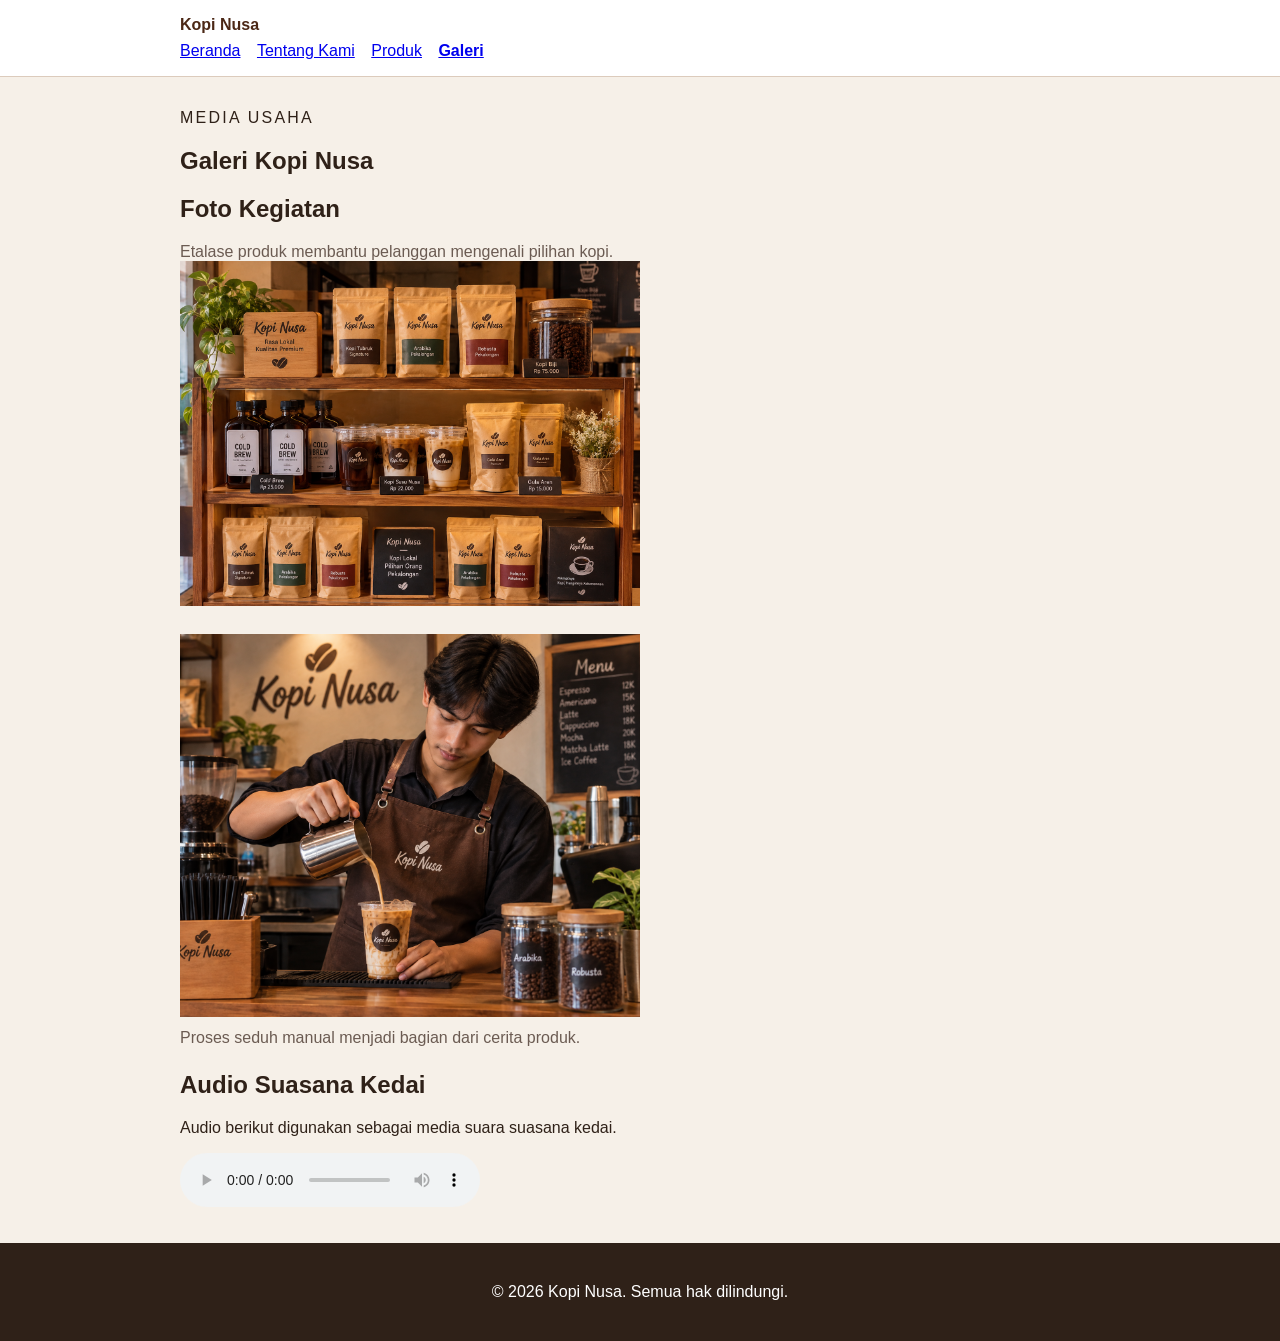
==== galeri.html @ 68a5e64d "feat: tambah media dan tabel katalog" ====
<!doctype html>
<html lang="id">
<head>
    <meta charset="utf-8">
    <meta name="viewport" content="width=device-width, initial-scale=1">
    <title>Galeri Kopi Nusa</title>
    <link rel="stylesheet" href="css/style.css">
</head>
<body>
<a class="skip-link" href="#konten">Lewati ke konten utama</a>
<header class="site-header">
    <nav class="nav" aria-label="Navigasi utama">
        <a class="brand" href="index.html">Kopi Nusa</a>
        <ul>
            <li><a href="index.html">Beranda</a></li>
            <li><a href="tentang.html">Tentang Kami</a></li>
            <li><a href="produk.html">Produk</a></li>
            <li><a aria-current="page" href="galeri.html">Galeri</a></li>
        </ul>
    </nav>
</header>
<main id="konten" class="page">
    <section>
        <p class="eyebrow">MEDIA USAHA</p>
        <h1>Galeri Kopi Nusa</h1>
        <h2>Foto Kegiatan</h2>
        <figure>
            <figcaption>Etalase produk membantu pelanggan mengenali pilihan kopi.</figcaption>
            <img src="assets/images/etalase-kopi.png" alt="Etalase Kopi Nusa berisi kemasan kopi">
        </figure>
        <figure>
            <img src="assets/images/proses-seduh.png" alt="Barista menuang air pada dripper kopi">
            <figcaption>Proses seduh manual menjadi bagian dari cerita produk.</figcaption>
        </figure>
    </section>
    <section>
        <h2>Audio Suasana Kedai</h2>
        <p id="audio-note">Audio berikut digunakan sebagai media suara suasana kedai.</p>
        <audio controls aria-describedby="audio-note">
            <source src="assets/audio/suasana-kedai.mp4" type="audio/mpeg">
            Browser Anda tidak mendukung pemutar audio.
        </audio>
    </section>
</main>
<footer class="site-footer">
    <p>&copy; 2026 Kopi Nusa. Semua hak dilindungi.</p>
</footer>
</body>
</html>
---- css/style.css ----
body {
    margin: 0;
    color: #2f2118;
    background: #f6f0e8;
    font-family: Arial, sans-serif;
}

.page {
    max-width: 920px;
    margin: 0 auto;
    padding: 32px 20px;
}

.hero {
    position: relative;
    min-height: 200px;
    padding: 36px;
    padding-right: 430px;
    color: white;
    background: #6f3b1f;
    border-radius: 24px;
}

.hero img {
    position: absolute;
    top: 50%;
    right: 36px;
    width: 290px;
    max-width: 38%;
    height: auto;
    transform: translateY(-50%);
    pointer-events: none;
}

.eyebrow {
    margin: 0 0 8px;
    letter-spacing: 0.14em;
    text-transform: uppercase;
}



.products {
    padding-left: 1.2rem;
}

button {
    position: relative; 
    z-index: 2;
    padding: 12px 18px;
    color:#2f2118;
    font-weight: 700;
    cursor: pointer;
    background: #ffd166;
    border: 0;
    border-radius: 999px;
}

.promo-text {
    display: none;
    margin-top: 15px;
    padding: 15px 20px;
    background: #ffd166;
    color: #2f2118;
    border-radius: 12px;
    font-weight: bold;
}

.skip-link { 
    position: absolute; left: -9999px; 
    padding: 8px 12px; color: white;
    background: #2f2118; 
}
.skip-link:focus {
    top: 8px;
    left: 8px;
}
.site-header {
    padding: 16px 20px; 
    background:white; 
    border-bottom: 
    1px solid #dccbbc; 
}
.nav { 
    max-width: 920px; 
    margin: 0 auto; 
}
.brand {
    display: inline-block;
    margin-bottom: 8px;
    color: #4b2715;
    font-weight: 800;
    text-decoration: none;
}

.nav ul {
    padding: 0;
    margin: 0;
    list-style: none;
}

.nav li {
    display: inline-block;
    margin-right: 12px;
}

.nav a[aria-current="page"] {
    font-weight: 800;
}

a:focus-visible {
    outline: 3px solid #2563eb;
    outline-offset: 3px;
}

button:focus-visible {
    outline: 3px solid #2563eb;
    outline-offset: 3px;
}

.site-footer {
    padding: 24px 20px;
    color: white;
    text-align: center;
    background: #2f2118;
}

img {
    max-width: 50%;
    height: auto;
}

figure {
    margin: 0 0 24px;
}

figcaption {
    margin-top: 8px;
    color: #6b5b52;
}

table {
    width: 100%;
    border-collapse: collapse;
    margin-top: 12px;
}

caption {
    margin-bottom: 8px;
    font-weight: 700;
    text-align: left;
}

th {
    padding: 10px;
    text-align: left;
    border: 1px solid #dccbbc;
}

td {
    padding: 10px;
    text-align: left;
    border: 1px solid #dccbbc;
}
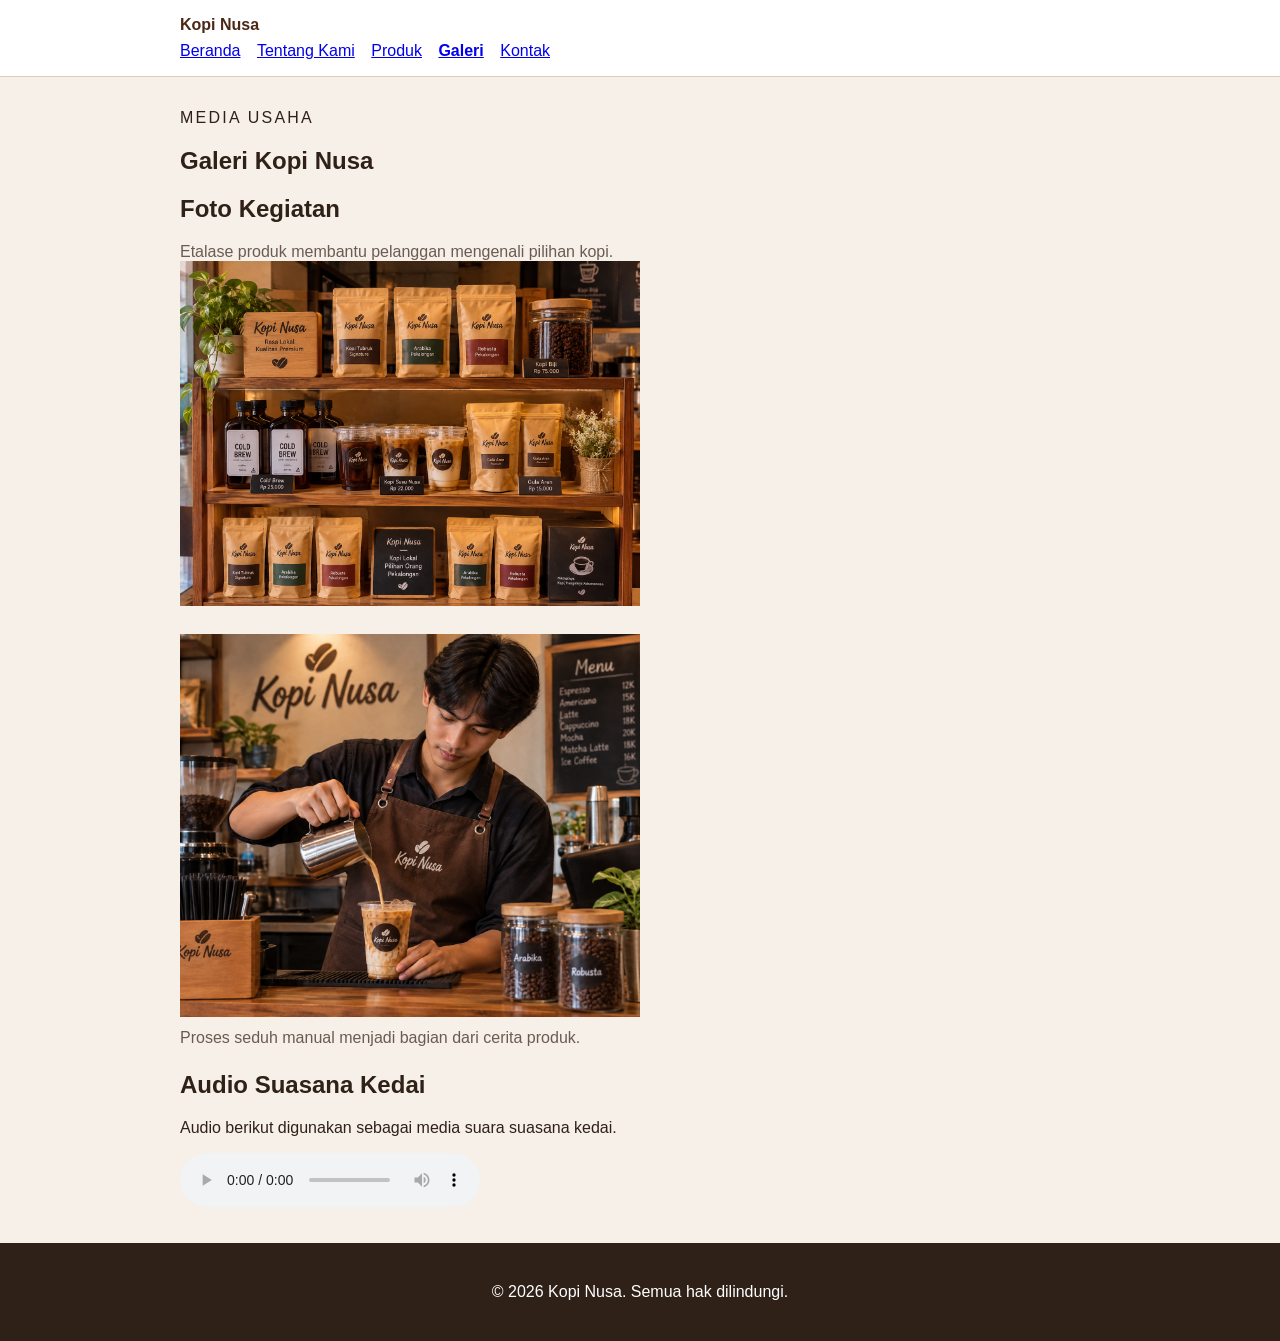
==== commit 6faa7c82: "feat: tambah form kontak aksesibel dan preview" ====
--- a/galeri.html
+++ b/galeri.html
@@ -16,6 +16,7 @@
             <li><a href="tentang.html">Tentang Kami</a></li>
             <li><a href="produk.html">Produk</a></li>
             <li><a aria-current="page" href="galeri.html">Galeri</a></li>
+            <li><a href="kontak.html">Kontak</a></li>
         </ul>
     </nav>
 </header>
@@ -37,7 +38,7 @@
         <h2>Audio Suasana Kedai</h2>
         <p id="audio-note">Audio berikut digunakan sebagai media suara suasana kedai.</p>
         <audio controls aria-describedby="audio-note">
-            <source src="assets/audio/suasana-kedai.mp4" type="audio/mpeg">
+            <source src="assets/audio/suasana-kedai.mp4" type="audio/mp4">
             Browser Anda tidak mendukung pemutar audio.
         </audio>
     </section>
--- a/css/style.css
+++ b/css/style.css
@@ -161,4 +161,20 @@
     padding: 10px;
     text-align: left;
     border: 1px solid #dccbbc;
+}.field { 
+    margin-bottom: 
+    16px; 
+}
+.field label { 
+    display: block; 
+    margin-bottom: 6px; 
+}
+fieldset { 
+    margin: 0 0 16px; 
+}
+#preview-form { 
+    padding: 16px; 
+    white-space: pre-wrap; 
+    background: white; 
+    border: 1px solid #ccc;
 }
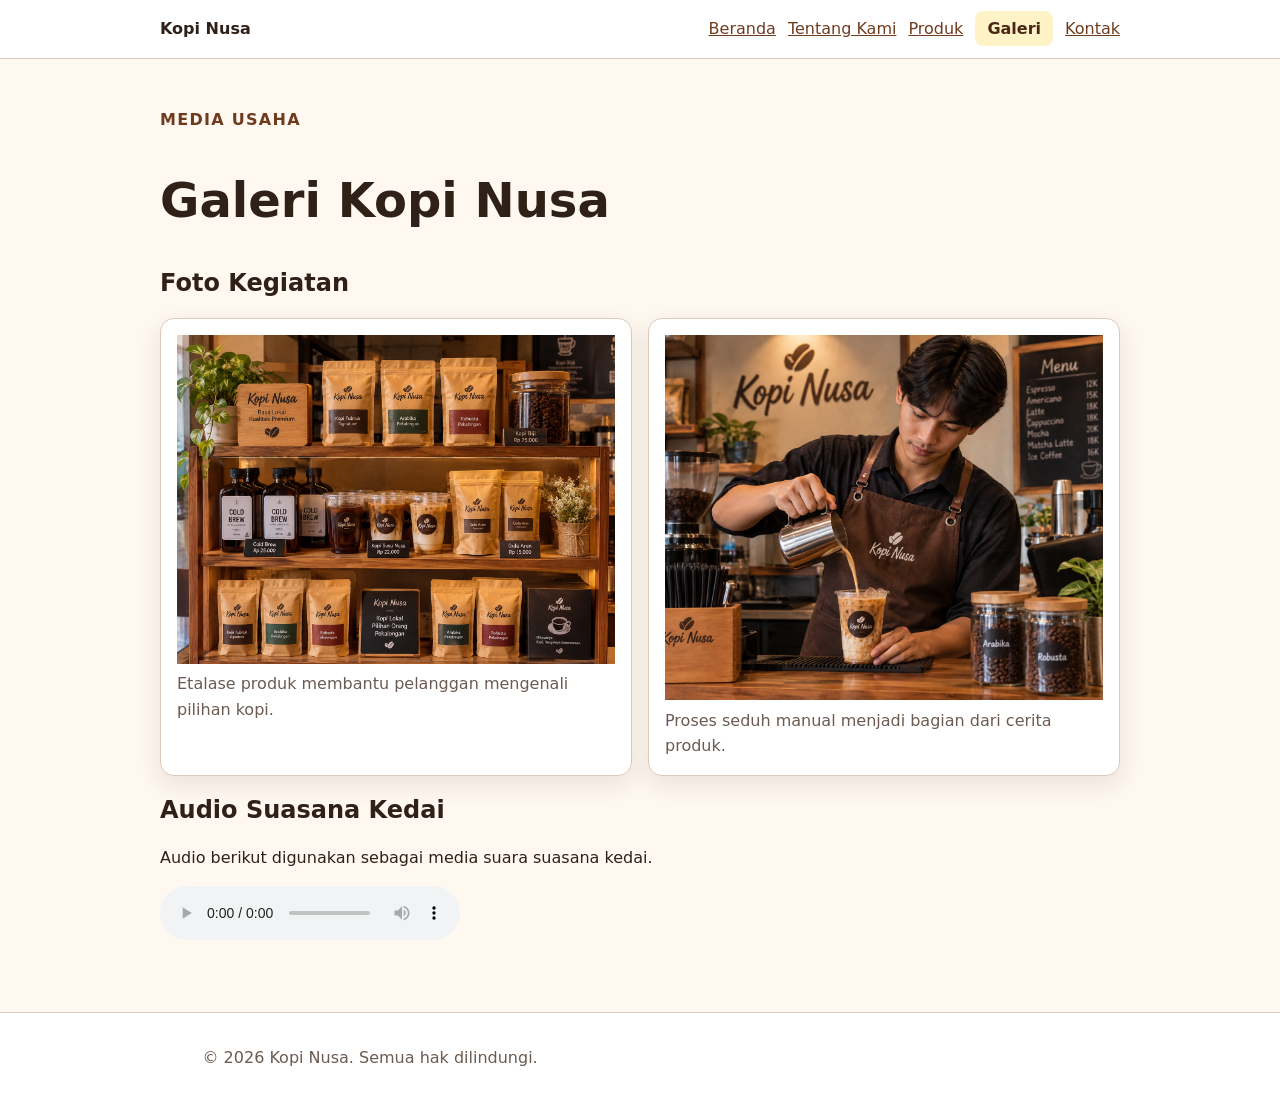
==== commit 607db80a: "feat: bangun layout flexbox dan grid" ====
--- a/galeri.html
+++ b/galeri.html
@@ -25,14 +25,16 @@
         <p class="eyebrow">MEDIA USAHA</p>
         <h1>Galeri Kopi Nusa</h1>
         <h2>Foto Kegiatan</h2>
-        <figure>
-            <figcaption>Etalase produk membantu pelanggan mengenali pilihan kopi.</figcaption>
-            <img src="assets/images/etalase-kopi.png" alt="Etalase Kopi Nusa berisi kemasan kopi">
-        </figure>
-        <figure>
-            <img src="assets/images/proses-seduh.png" alt="Barista menuang air pada dripper kopi">
-            <figcaption>Proses seduh manual menjadi bagian dari cerita produk.</figcaption>
-        </figure>
+        <div class="gallery-grid">
+            <figure class="media-card">
+                <img src="assets/images/etalase-kopi.png" alt="Etalase Kopi Nusa berisi kemasan kopi">
+                <figcaption>Etalase produk membantu pelanggan mengenali pilihan kopi.</figcaption>
+            </figure>
+            <figure class="media-card">
+                <img src="assets/images/proses-seduh.png" alt="Barista menuang air pada dripper kopi">
+                <figcaption>Proses seduh manual menjadi bagian dari cerita produk.</figcaption>
+            </figure>
+        </div>
     </section>
     <section>
         <h2>Audio Suasana Kedai</h2>
--- a/css/style.css
+++ b/css/style.css
@@ -1,180 +1,344 @@
+:root {
+  --color-primary: #6f3b1f;
+  --color-primary-strong: #4b2715;
+  --color-text: #2f2118;
+  --color-muted: #6b5b52;
+  --color-surface: #ffffff;
+  --color-surface-soft: #fff8f0;
+  --color-border: #dccbbc;
+  --color-focus: #1d4ed8;
+  --space-1: 0.5rem;
+  --space-2: 0.75rem;
+  --space-3: 1rem;
+  --space-4: 1.5rem;
+  --space-5: 2rem;
+  --radius-sm: 0.5rem;
+  --radius-md: 0.875rem;
+  --shadow-card: 0 0.5rem 1.5rem rgb(47 33 24 / 0.1);
+}
+
+*,
+*::before,
+*::after {
+  box-sizing: border-box;
+}
+
+html { color-scheme: light; }
+
 body {
-    margin: 0;
-    color: #2f2118;
-    background: #f6f0e8;
-    font-family: Arial, sans-serif;
-}
-
-.page {
-    max-width: 920px;
-    margin: 0 auto;
-    padding: 32px 20px;
-}
+  margin: 0;
+  color: var(--color-text);
+  background: var(--color-surface-soft);
+  font-family: system-ui, -apple-system, BlinkMacSystemFont, "Segoe UI", sans-serif;
+  font-size: 1rem;
+  line-height: 1.6;
+}
+
+img { max-width: 100%; height: auto; }
+a { color: var(--color-primary); }
+a:hover { color: var(--color-primary-strong); }
+
+:focus-visible { 
+  outline: 3px solid var(--color-focus);
+  outline-offset: 3px; 
+}
+
+.skip-link {
+  position: absolute;
+  top: -5rem;
+  left: var(--space-3);
+  padding: var(--space-2) var(--space-3);
+  color: var(--color-surface);
+  background: var(--color-text);
+}
+.skip-link:focus { top: var(--space-3); }
+
+.site-header,
+.site-footer {
+  padding: var(--space-3) var(--space-4);
+  background: var(--color-surface);
+  border-bottom: 1px solid var(--color-border);
+}
+
+.site-footer {
+  margin-top: var(--space-5);
+  color: var(--color-muted);
+  text-align: center;
+  border-top: 1px solid var(--color-border);
+  border-bottom: 0;
+}
+
+.nav,
+.page { 
+  width: min(100% - 2rem, 60rem); 
+  margin-inline: auto; 
+}
+
+.nav {
+  display: flex;
+  gap: var(--space-3);
+  align-items: center;
+  justify-content: space-between;
+}
+
+.brand {
+  display: inline-block;
+  margin-bottom: 0;
+  color: var(--color-text);
+  font-weight: 800;
+  text-decoration: none;
+}
+
+.nav ul {
+  display: flex;
+  gap: var(--space-2);
+  flex-wrap: wrap;
+  padding: 0;
+  margin: 0;
+  list-style: none;
+}
+
+.nav li {
+  margin: 0;
+}
+.nav a[aria-current="page"] {
+  padding: var(--space-1) var(--space-2);
+  color: var(--color-primary-strong);
+  font-weight: 700;
+  text-decoration: none;
+  background: #fef3c7;
+  border-radius: var(--radius-sm);
+}
+
+.page { padding-block: var(--space-5); }
 
 .hero {
-    position: relative;
-    min-height: 200px;
-    padding: 36px;
-    padding-right: 430px;
-    color: white;
-    background: #6f3b1f;
-    border-radius: 24px;
-}
-
-.hero img {
-    position: absolute;
-    top: 50%;
-    right: 36px;
-    width: 290px;
-    max-width: 38%;
-    height: auto;
-    transform: translateY(-50%);
-    pointer-events: none;
-}
-
-.eyebrow {
-    margin: 0 0 8px;
-    letter-spacing: 0.14em;
-    text-transform: uppercase;
-}
-
-
-
-.products {
-    padding-left: 1.2rem;
-}
-
+  display: grid;
+  grid-template-columns: 1.2fr 0.8fr;
+  gap: var(--space-4);
+  align-items: center;
+  padding: var(--space-5);
+  color: var(--color-surface);
+  background: var(--color-primary);
+  border-radius: var(--radius-md);
+}
+
+.hero-image {
+  width: 100%;
+  border-radius: var(--radius-md);
+}
+
+h1,
+h2,
+h3 { 
+  line-height: 1.2; 
+  text-wrap: balance; 
+}
+h1 { 
+  font-size: clamp(2rem, 6vw, 3rem); 
+}
+p,
+li { 
+  max-width: 68ch; 
+}
+.eyebrow { color: var(--color-primary); 
+  font-weight: 800; letter-spacing: 0.08em; 
+  text-transform: uppercase; 
+}
+.hero .eyebrow { 
+  color: #fef3c7; 
+}
+.price { 
+  color: var(--color-primary-strong); 
+  font-weight: 800; 
+}
+
+.button,
 button {
-    position: relative; 
-    z-index: 2;
-    padding: 12px 18px;
-    color:#2f2118;
-    font-weight: 700;
-    cursor: pointer;
-    background: #ffd166;
-    border: 0;
-    border-radius: 999px;
-}
-
-.promo-text {
-    display: none;
-    margin-top: 15px;
-    padding: 15px 20px;
-    background: #ffd166;
-    color: #2f2118;
-    border-radius: 12px;
-    font-weight: bold;
-}
-
-.skip-link { 
-    position: absolute; left: -9999px; 
-    padding: 8px 12px; color: white;
-    background: #2f2118; 
-}
-.skip-link:focus {
-    top: 8px;
-    left: 8px;
-}
-.site-header {
-    padding: 16px 20px; 
-    background:white; 
-    border-bottom: 
-    1px solid #dccbbc; 
-}
-.nav { 
-    max-width: 920px; 
-    margin: 0 auto; 
-}
-.brand {
-    display: inline-block;
-    margin-bottom: 8px;
-    color: #4b2715;
-    font-weight: 800;
-    text-decoration: none;
-}
-
-.nav ul {
-    padding: 0;
-    margin: 0;
-    list-style: none;
-}
-
-.nav li {
-    display: inline-block;
-    margin-right: 12px;
-}
-
-.nav a[aria-current="page"] {
-    font-weight: 800;
-}
-
-a:focus-visible {
-    outline: 3px solid #2563eb;
-    outline-offset: 3px;
-}
-
-button:focus-visible {
-    outline: 3px solid #2563eb;
-    outline-offset: 3px;
-}
-
-.site-footer {
-    padding: 24px 20px;
-    color: white;
-    text-align: center;
-    background: #2f2118;
-}
-
-img {
-    max-width: 50%;
-    height: auto;
-}
-
-figure {
-    margin: 0 0 24px;
-}
-
-figcaption {
-    margin-top: 8px;
-    color: #6b5b52;
-}
-
-table {
-    width: 100%;
-    border-collapse: collapse;
-    margin-top: 12px;
-}
-
-caption {
-    margin-bottom: 8px;
-    font-weight: 700;
-    text-align: left;
-}
-
-th {
-    padding: 10px;
-    text-align: left;
-    border: 1px solid #dccbbc;
-}
-
-td {
-    padding: 10px;
-    text-align: left;
-    border: 1px solid #dccbbc;
-}.field { 
-    margin-bottom: 
-    16px; 
-}
-.field label { 
-    display: block; 
-    margin-bottom: 6px; 
-}
-fieldset { 
-    margin: 0 0 16px; 
-}
-#preview-form { 
-    padding: 16px; 
-    white-space: pre-wrap; 
-    background: white; 
-    border: 1px solid #ccc;
+  display: inline-block;
+  padding: var(--space-2) var(--space-3);
+  color: var(--color-surface);
+  font: inherit;
+  font-weight: 700;
+  text-decoration: none;
+  cursor: pointer;
+  background: var(--color-primary);
+  border: 0;
+  border-radius: var(--radius-sm);
+}
+.button:hover,
+button:hover { 
+  color: var(--color-surface); 
+  background: var(--color-primary-strong); 
+}
+.hero button { 
+  color: var(--color-text); 
+  background: #fef3c7; 
+}
+.hero button:hover { 
+  color: var(--color-text); 
+  background: #fde68a; 
+}
+
+.product-card,
+.media-card,
+.info-card,
+table,
+form {
+  margin-block: var(--space-3);
+  padding: var(--space-3);
+  background: var(--color-surface);
+  border: 1px solid var(--color-border);
+  border-radius: var(--radius-md);
+  box-shadow: var(--shadow-card);
+}
+
+figure { 
+  margin-inline: 0; 
+}
+figcaption,
+caption { 
+  color: var(--color-muted); 
+}
+table { 
+  width: 100%; 
+  border-collapse: collapse; 
+  border-radius: 0; 
+}
+caption { 
+  margin-bottom: var(--space-2); 
+  font-weight: 700; 
+  text-align: left; 
+}
+th,
+td { 
+  padding: var(--space-2); 
+  text-align: left; 
+  border: 1px solid var(--color-border); 
+}
+th { background: var(--color-surface-soft); 
+}
+
+.field { 
+  margin-bottom: var(--space-3); 
+}
+.field label,
+legend { 
+  display: block;
+  margin-bottom: 
+  var(--space-1); 
+  font-weight: 700; 
+}
+
+.field input,
+.field select,
+.field textarea {
+  width: 100%;
+  padding: var(--space-2);
+  color: inherit;
+  font: inherit;
+  background: var(--color-surface);
+  border: 1px solid var(--color-border);
+  border-radius: var(--radius-sm);
+}
+input[type="radio"],
+input[type="checkbox"] { width: auto; }
+fieldset {
+  margin: 0 0 var(--space-3);
+  padding: var(--space-3);
+  border: 1px solid var(--color-border);
+  border-radius: var(--radius-sm);
+}
+audio { max-width: 100%; }
+
+
+.product-card {
+  display: flex;
+  flex-direction: column;
+}
+
+.product-badge {
+  align-self: flex-start;
+  padding: 0.25rem var(--space-2);
+  color: var(--color-primary-strong);
+  font-size: 0.875rem;
+  font-weight: 800;
+  background: #fef3c7;
+  border-radius: 999px;
+}
+
+.card-actions {
+  display: flex;
+  gap: var(--space-2);
+  align-items: center;
+  flex-wrap: wrap;
+  margin-top: auto;
+}
+
+.product-grid,
+.gallery-grid {
+  display: grid;
+  grid-template-columns: repeat(3, minmax(0, 1fr));
+  gap: var(--space-3);
+}
+
+
+.gallery-grid {
+  grid-template-columns: repeat(2, minmax(0, 1fr));
+}
+
+.hero-media {
+  position: relative;
+}
+
+
+.hero-badge {
+  position: absolute;
+  inset-block-start: var(--space-2);
+  inset-inline-end: var(--space-2);
+  padding: 0.25rem var(--space-2);
+  color: var(--color-primary-strong);
+  font-weight: 800;
+  background: #fef3c7;
+  border-radius: 999px;
+}
+
+.nilai-list {
+  display: flex;
+  gap: var(--space-3);
+  flex-wrap: wrap;
+  align-items: stretch;
+}
+
+.nilai-list .info-card {
+  flex: 1 1 12rem;
+  margin-block: 0;
+}
+
+#preview-form {
+  padding: var(--space-3);
+  white-space: pre-wrap;
+  background: var(--color-surface);
+  border: 1px solid var(--color-border);
+  border-radius: var(--radius-sm);
+}
+
+.hero figcaption {
+  color: #fef3c7;
+}
+
+.info-section {
+  display: grid;
+  grid-template-columns: repeat(2, minmax(0, 1fr));
+  gap: var(--space-3);
+}
+
+.info-section h2 {
+  grid-column: 1 / -1;
+  margin-block-end: 0;
+}
+
+.info-section .info-card,
+.gallery-grid .media-card {
+  margin-block: 0;
 }
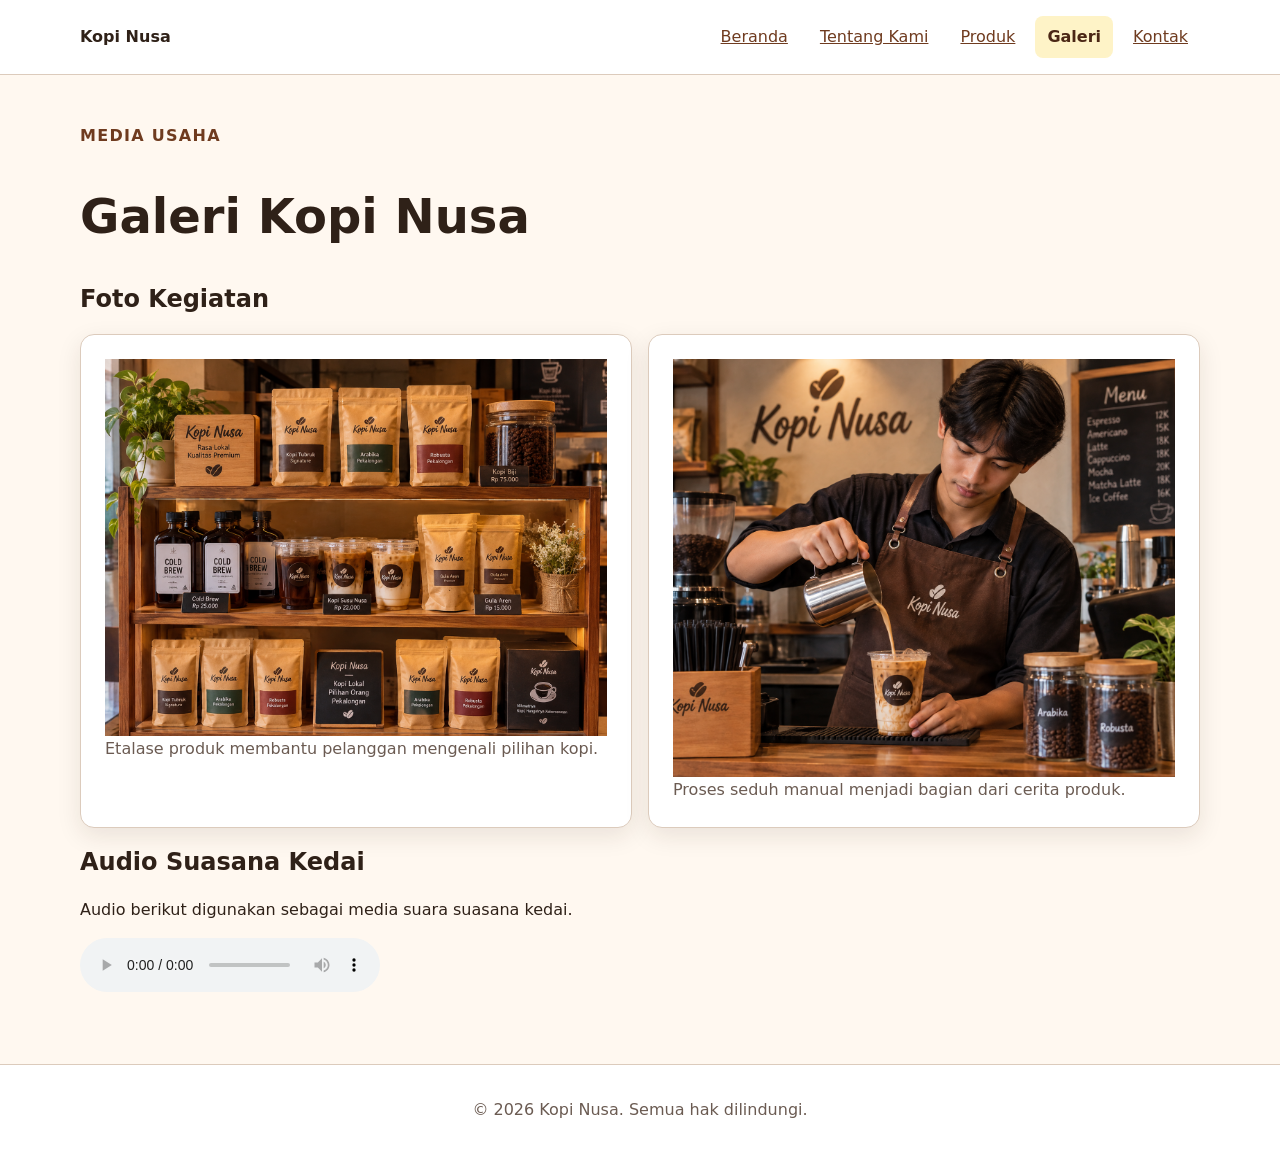
==== commit ec3e46e1: "feat: terapkan responsive mobile-first" ====
--- a/galeri.html
+++ b/galeri.html
@@ -1,52 +1,52 @@
 <!doctype html>
 <html lang="id">
 <head>
-    <meta charset="utf-8">
-    <meta name="viewport" content="width=device-width, initial-scale=1">
-    <title>Galeri Kopi Nusa</title>
-    <link rel="stylesheet" href="css/style.css">
+  <meta charset="utf-8">
+  <meta name="viewport" content="width=device-width, initial-scale=1">
+  <title>Galeri Kopi Nusa</title>
+  <link rel="stylesheet" href="css/style.css">
 </head>
 <body>
 <a class="skip-link" href="#konten">Lewati ke konten utama</a>
 <header class="site-header">
-    <nav class="nav" aria-label="Navigasi utama">
-        <a class="brand" href="index.html">Kopi Nusa</a>
-        <ul>
-            <li><a href="index.html">Beranda</a></li>
-            <li><a href="tentang.html">Tentang Kami</a></li>
-            <li><a href="produk.html">Produk</a></li>
-            <li><a aria-current="page" href="galeri.html">Galeri</a></li>
-            <li><a href="kontak.html">Kontak</a></li>
-        </ul>
-    </nav>
+  <nav class="nav" aria-label="Navigasi utama">
+    <a class="brand" href="index.html">Kopi Nusa</a>
+    <ul>
+      <li><a href="index.html">Beranda</a></li>
+      <li><a href="tentang.html">Tentang Kami</a></li>
+      <li><a href="produk.html">Produk</a></li>
+      <li><a aria-current="page" href="galeri.html">Galeri</a></li>
+      <li><a href="kontak.html">Kontak</a></li>
+    </ul>
+  </nav>
 </header>
 <main id="konten" class="page">
-    <section>
-        <p class="eyebrow">MEDIA USAHA</p>
-        <h1>Galeri Kopi Nusa</h1>
-        <h2>Foto Kegiatan</h2>
-        <div class="gallery-grid">
-            <figure class="media-card">
-                <img src="assets/images/etalase-kopi.png" alt="Etalase Kopi Nusa berisi kemasan kopi">
-                <figcaption>Etalase produk membantu pelanggan mengenali pilihan kopi.</figcaption>
-            </figure>
-            <figure class="media-card">
-                <img src="assets/images/proses-seduh.png" alt="Barista menuang air pada dripper kopi">
-                <figcaption>Proses seduh manual menjadi bagian dari cerita produk.</figcaption>
-            </figure>
-        </div>
-    </section>
-    <section>
-        <h2>Audio Suasana Kedai</h2>
-        <p id="audio-note">Audio berikut digunakan sebagai media suara suasana kedai.</p>
-        <audio controls aria-describedby="audio-note">
-            <source src="assets/audio/suasana-kedai.mp4" type="audio/mp4">
-            Browser Anda tidak mendukung pemutar audio.
-        </audio>
-    </section>
+  <section>
+    <p class="eyebrow">MEDIA USAHA</p>
+    <h1>Galeri Kopi Nusa</h1>
+    <h2>Foto Kegiatan</h2>
+    <div class="gallery-grid">
+      <figure class="media-card">
+        <img src="assets/images/etalase-kopi.png" width="1448" height="1086" loading="lazy" alt="Etalase Kopi Nusa berisi kemasan kopi">
+        <figcaption>Etalase produk membantu pelanggan mengenali pilihan kopi.</figcaption>
+      </figure>
+      <figure class="media-card">
+        <img src="assets/images/proses-seduh.png" width="1374" height="1145" loading="lazy" alt="Barista menuang air pada dripper kopi">
+        <figcaption>Proses seduh manual menjadi bagian dari cerita produk.</figcaption>
+      </figure>
+    </div>
+  </section>
+  <section>
+    <h2>Audio Suasana Kedai</h2>
+    <p id="audio-note">Audio berikut digunakan sebagai media suara suasana kedai.</p>
+    <audio controls aria-describedby="audio-note">
+      <source src="assets/audio/suasana-kedai.mp4" type="audio/mp4">
+      Browser Anda tidak mendukung pemutar audio.
+    </audio>
+  </section>
 </main>
 <footer class="site-footer">
-    <p>&copy; 2026 Kopi Nusa. Semua hak dilindungi.</p>
+  <p>&copy; 2026 Kopi Nusa. Semua hak dilindungi.</p>
 </footer>
 </body>
 </html>
--- a/css/style.css
+++ b/css/style.css
@@ -23,10 +23,14 @@
   box-sizing: border-box;
 }
 
-html { color-scheme: light; }
+html {
+  color-scheme: light;
+  scroll-behavior: smooth;
+}
 
 body {
   margin: 0;
+  min-width: 0;
   color: var(--color-text);
   background: var(--color-surface-soft);
   font-family: system-ui, -apple-system, BlinkMacSystemFont, "Segoe UI", sans-serif;
@@ -34,30 +38,66 @@
   line-height: 1.6;
 }
 
-img { max-width: 100%; height: auto; }
-a { color: var(--color-primary); }
-a:hover { color: var(--color-primary-strong); }
-
-:focus-visible { 
+img,
+video {
+  display: block;
+  max-width: 100%;
+  height: auto;
+}
+
+audio {
+  max-width: 100%;
+}
+
+a {
+  color: var(--color-primary);
+  overflow-wrap: anywhere;
+}
+
+a:hover {
+  color: var(--color-primary-strong);
+}
+
+:focus-visible {
   outline: 3px solid var(--color-focus);
-  outline-offset: 3px; 
+  outline-offset: 3px;
+}
+
+.hero :focus-visible {
+  outline-color: #fef3c7;
 }
 
 .skip-link {
   position: absolute;
   top: -5rem;
   left: var(--space-3);
+  z-index: 999;
   padding: var(--space-2) var(--space-3);
   color: var(--color-surface);
   background: var(--color-text);
 }
-.skip-link:focus { top: var(--space-3); }
+
+.skip-link:focus {
+  top: var(--space-3);
+}
 
 .site-header,
 .site-footer {
   padding: var(--space-3) var(--space-4);
   background: var(--color-surface);
   border-bottom: 1px solid var(--color-border);
+}
+
+.site-header {
+  padding-inline: 0;
+}
+
+.container {
+  margin-inline: auto;
+}
+
+.site-footer p {
+  margin-inline: auto;
 }
 
 .site-footer {
@@ -69,16 +109,18 @@
 }
 
 .nav,
-.page { 
-  width: min(100% - 2rem, 60rem); 
-  margin-inline: auto; 
+.page {
+  width: min(100% - 2rem, 60rem);
+  margin-inline: auto;
 }
 
 .nav {
   display: flex;
+  flex-direction: column;
   gap: var(--space-3);
-  align-items: center;
+  align-items: flex-start;
   justify-content: space-between;
+  min-width: 0;
 }
 
 .brand {
@@ -91,8 +133,10 @@
 
 .nav ul {
   display: flex;
-  gap: var(--space-2);
+  flex-direction: row;
+  gap: var(--space-1);
   flex-wrap: wrap;
+  width: 100%;
   padding: 0;
   margin: 0;
   list-style: none;
@@ -101,8 +145,13 @@
 .nav li {
   margin: 0;
 }
+
+.nav li a {
+  display: inline-block;
+  padding: var(--space-1) var(--space-2);
+}
+
 .nav a[aria-current="page"] {
-  padding: var(--space-1) var(--space-2);
   color: var(--color-primary-strong);
   font-weight: 700;
   text-decoration: none;
@@ -110,187 +159,38 @@
   border-radius: var(--radius-sm);
 }
 
-.page { padding-block: var(--space-5); }
+.page {
+  padding-block: var(--space-5);
+}
 
 .hero {
   display: grid;
-  grid-template-columns: 1.2fr 0.8fr;
+  grid-template-columns: minmax(0, 1fr);
   gap: var(--space-4);
   align-items: center;
+  min-width: 0;
   padding: var(--space-5);
   color: var(--color-surface);
   background: var(--color-primary);
   border-radius: var(--radius-md);
 }
 
+.hero-content,
+.hero-media {
+  min-width: 0;
+}
+
 .hero-image {
   width: 100%;
+  max-width: 100%;
+  height: auto;
   border-radius: var(--radius-md);
-}
-
-h1,
-h2,
-h3 { 
-  line-height: 1.2; 
-  text-wrap: balance; 
-}
-h1 { 
-  font-size: clamp(2rem, 6vw, 3rem); 
-}
-p,
-li { 
-  max-width: 68ch; 
-}
-.eyebrow { color: var(--color-primary); 
-  font-weight: 800; letter-spacing: 0.08em; 
-  text-transform: uppercase; 
-}
-.hero .eyebrow { 
-  color: #fef3c7; 
-}
-.price { 
-  color: var(--color-primary-strong); 
-  font-weight: 800; 
-}
-
-.button,
-button {
-  display: inline-block;
-  padding: var(--space-2) var(--space-3);
-  color: var(--color-surface);
-  font: inherit;
-  font-weight: 700;
-  text-decoration: none;
-  cursor: pointer;
-  background: var(--color-primary);
-  border: 0;
-  border-radius: var(--radius-sm);
-}
-.button:hover,
-button:hover { 
-  color: var(--color-surface); 
-  background: var(--color-primary-strong); 
-}
-.hero button { 
-  color: var(--color-text); 
-  background: #fef3c7; 
-}
-.hero button:hover { 
-  color: var(--color-text); 
-  background: #fde68a; 
-}
-
-.product-card,
-.media-card,
-.info-card,
-table,
-form {
-  margin-block: var(--space-3);
-  padding: var(--space-3);
-  background: var(--color-surface);
-  border: 1px solid var(--color-border);
-  border-radius: var(--radius-md);
-  box-shadow: var(--shadow-card);
-}
-
-figure { 
-  margin-inline: 0; 
-}
-figcaption,
-caption { 
-  color: var(--color-muted); 
-}
-table { 
-  width: 100%; 
-  border-collapse: collapse; 
-  border-radius: 0; 
-}
-caption { 
-  margin-bottom: var(--space-2); 
-  font-weight: 700; 
-  text-align: left; 
-}
-th,
-td { 
-  padding: var(--space-2); 
-  text-align: left; 
-  border: 1px solid var(--color-border); 
-}
-th { background: var(--color-surface-soft); 
-}
-
-.field { 
-  margin-bottom: var(--space-3); 
-}
-.field label,
-legend { 
-  display: block;
-  margin-bottom: 
-  var(--space-1); 
-  font-weight: 700; 
-}
-
-.field input,
-.field select,
-.field textarea {
-  width: 100%;
-  padding: var(--space-2);
-  color: inherit;
-  font: inherit;
-  background: var(--color-surface);
-  border: 1px solid var(--color-border);
-  border-radius: var(--radius-sm);
-}
-input[type="radio"],
-input[type="checkbox"] { width: auto; }
-fieldset {
-  margin: 0 0 var(--space-3);
-  padding: var(--space-3);
-  border: 1px solid var(--color-border);
-  border-radius: var(--radius-sm);
-}
-audio { max-width: 100%; }
-
-
-.product-card {
-  display: flex;
-  flex-direction: column;
-}
-
-.product-badge {
-  align-self: flex-start;
-  padding: 0.25rem var(--space-2);
-  color: var(--color-primary-strong);
-  font-size: 0.875rem;
-  font-weight: 800;
-  background: #fef3c7;
-  border-radius: 999px;
-}
-
-.card-actions {
-  display: flex;
-  gap: var(--space-2);
-  align-items: center;
-  flex-wrap: wrap;
-  margin-top: auto;
-}
-
-.product-grid,
-.gallery-grid {
-  display: grid;
-  grid-template-columns: repeat(3, minmax(0, 1fr));
-  gap: var(--space-3);
-}
-
-
-.gallery-grid {
-  grid-template-columns: repeat(2, minmax(0, 1fr));
+  object-fit: cover;
 }
 
 .hero-media {
   position: relative;
 }
-
 
 .hero-badge {
   position: absolute;
@@ -303,10 +203,162 @@
   border-radius: 999px;
 }
 
+h1,
+h2,
+h3 {
+  line-height: 1.2;
+  text-wrap: balance;
+}
+
+h1 {
+  font-size: clamp(2rem, 6vw, 3rem);
+}
+
+p,
+li {
+  max-width: 68ch;
+}
+
+.eyebrow {
+  color: var(--color-primary);
+  font-weight: 800;
+  letter-spacing: 0.08em;
+  text-transform: uppercase;
+}
+
+.hero .eyebrow {
+  color: #fef3c7;
+}
+
+.hero figcaption {
+  color: #fef3c7;
+}
+
+.price {
+  color: var(--color-primary-strong);
+  font-weight: 800;
+}
+
+.button,
+button {
+  display: inline-block;
+  max-width: 100%;
+  padding: var(--space-2) var(--space-3);
+  color: var(--color-surface);
+  font: inherit;
+  font-weight: 700;
+  text-decoration: none;
+  overflow-wrap: anywhere;
+  cursor: pointer;
+  background: var(--color-primary);
+  border: 0;
+  border-radius: var(--radius-sm);
+}
+
+.button:hover,
+button:hover {
+  color: var(--color-surface);
+  background: var(--color-primary-strong);
+}
+
+.hero button {
+  color: var(--color-text);
+  background: #fef3c7;
+}
+
+.hero button:hover {
+  color: var(--color-text);
+  background: #fde68a;
+}
+
+.product-card,
+.media-card,
+.info-card,
+form {
+  min-width: 0;
+  margin-block: var(--space-3);
+  padding: var(--space-3);
+  background: var(--color-surface);
+  border: 1px solid var(--color-border);
+  border-radius: var(--radius-md);
+  box-shadow: var(--shadow-card);
+  overflow-wrap: anywhere;
+}
+
+.product-card {
+  display: flex;
+  flex-direction: column;
+}
+
+.product-badge {
+  align-self: flex-start;
+  padding: 0.25rem var(--space-2);
+  color: var(--color-primary-strong);
+  font-size: 0.875rem;
+  font-weight: 800;
+  background: #fef3c7;
+  border-radius: 999px;
+}
+
+.card-actions {
+  display: flex;
+  gap: var(--space-2);
+  align-items: center;
+  flex-wrap: wrap;
+  margin-top: auto;
+}
+
+.card-actions a {
+  max-width: 100%;
+  overflow-wrap: anywhere;
+}
+
+.product-grid,
+.gallery-grid {
+  display: grid;
+  grid-template-columns: minmax(0, 1fr);
+  gap: var(--space-3);
+  min-width: 0;
+}
+
+.product-card img,
+.media-card img {
+  display: block;
+  width: 100%;
+  max-width: 100%;
+  height: auto;
+  object-fit: cover;
+}
+
+figure {
+  margin-inline: 0;
+}
+
+figcaption,
+caption {
+  color: var(--color-muted);
+}
+
+.gallery-grid .media-card,
+.info-section .info-card {
+  margin-block: 0;
+}
+
+.info-section {
+  display: grid;
+  grid-template-columns: minmax(0, 1fr);
+  gap: var(--space-3);
+}
+
+.info-section h2 {
+  grid-column: 1 / -1;
+  margin-block-end: 0;
+}
+
 .nilai-list {
   display: flex;
+  flex-direction: column;
   gap: var(--space-3);
-  flex-wrap: wrap;
   align-items: stretch;
 }
 
@@ -315,30 +367,203 @@
   margin-block: 0;
 }
 
-#preview-form {
-  padding: var(--space-3);
-  white-space: pre-wrap;
+table {
+  width: 100%;
+  border-collapse: collapse;
+}
+
+caption {
+  margin-bottom: var(--space-2);
+  font-weight: 700;
+  text-align: left;
+}
+
+th,
+td {
+  padding: var(--space-2);
+  text-align: left;
+  vertical-align: top;
+  border: 1px solid var(--color-border);
+}
+
+th {
+  background: var(--color-surface-soft);
+}
+
+.table-scroll {
+  max-width: 100%;
+  margin-block: var(--space-3);
+  overflow-x: auto;
+  overscroll-behavior-x: contain;
+}
+
+.table-scroll table {
+  width: 100%;
+  min-width: 40rem;
+  margin-block: 0;
+  background: var(--color-surface);
+  border-collapse: collapse;
+  border-radius: 0;
+}
+
+.table-scroll caption {
+  margin-bottom: var(--space-2);
+  font-weight: 700;
+  text-align: left;
+}
+
+.table-scroll th,
+.table-scroll td {
+  padding: var(--space-2);
+  text-align: left;
+  vertical-align: top;
+  border: 1px solid var(--color-border);
+}
+
+.table-scroll th {
+  background: var(--color-surface-soft);
+}
+
+.table-scroll:focus-visible {
+  outline: 3px solid var(--color-focus);
+  outline-offset: 3px;
+}
+
+.field {
+  min-width: 0;
+  margin-bottom: var(--space-3);
+}
+
+.field label,
+legend {
+  display: block;
+  margin-bottom: var(--space-1);
+  font-weight: 700;
+}
+
+.field input,
+.field select,
+.field textarea {
+  width: 100%;
+  max-width: 100%;
+  min-width: 0;
+  padding: var(--space-2);
+  color: inherit;
+  font: inherit;
   background: var(--color-surface);
   border: 1px solid var(--color-border);
   border-radius: var(--radius-sm);
 }
 
-.hero figcaption {
-  color: #fef3c7;
-}
-
-.info-section {
-  display: grid;
-  grid-template-columns: repeat(2, minmax(0, 1fr));
-  gap: var(--space-3);
-}
-
-.info-section h2 {
-  grid-column: 1 / -1;
-  margin-block-end: 0;
-}
-
-.info-section .info-card,
-.gallery-grid .media-card {
-  margin-block: 0;
+input,
+select,
+textarea,
+button {
+  font: inherit;
+  max-width: 100%;
+}
+
+textarea {
+  resize: vertical;
+}
+
+input[type="radio"],
+input[type="checkbox"] {
+  width: auto;
+}
+
+fieldset {
+  min-width: 0;
+  margin: 0 0 var(--space-3);
+  padding: var(--space-3);
+  border: 1px solid var(--color-border);
+  border-radius: var(--radius-sm);
+}
+
+fieldset label {
+  display: block;
+  margin-block: var(--space-2);
+}
+
+#preview-form {
+  max-width: 100%;
+  padding: var(--space-3);
+  white-space: pre-wrap;
+  overflow-wrap: anywhere;
+  overflow-x: auto;
+  background: var(--color-surface);
+  border: 1px solid var(--color-border);
+  border-radius: var(--radius-sm);
+}
+
+pre {
+  max-width: 100%;
+  overflow-x: auto;
+  white-space: pre-wrap;
+  overflow-wrap: anywhere;
+}
+
+@media (min-width: 40rem) {
+  .nav {
+    flex-direction: row;
+    align-items: center;
+  }
+
+  .nav ul {
+    width: auto;
+    justify-content: flex-end;
+    align-items: center;
+  }
+}
+
+@media (min-width: 42rem) {
+  .gallery-grid {
+    grid-template-columns: repeat(2, minmax(0, 1fr));
+  }
+
+  .nilai-list {
+    flex-direction: row;
+    flex-wrap: wrap;
+  }
+}
+
+
+@media (min-width: 48rem) {
+  .hero {
+    grid-template-columns: minmax(0, 1.2fr) minmax(0, 0.8fr);
+  }
+
+  .product-grid {
+    grid-template-columns: repeat(3, minmax(0, 1fr));
+  }
+
+  .info-section {
+    grid-template-columns: repeat(2, minmax(0, 1fr));
+  }
+
+  .page {
+    padding-block: var(--space-5);
+  }
+}
+
+@media (min-width: 60rem) {
+  .container,
+  .nav,
+  .page {
+    width: min(100% - 3rem, 70rem);
+  }
+
+  .nav {
+    justify-content: space-between;
+  }
+
+  .hero {
+    gap: var(--space-5);
+  }
+
+  .product-card,
+  .media-card,
+  .info-card {
+    padding: var(--space-4);
+  }
 }
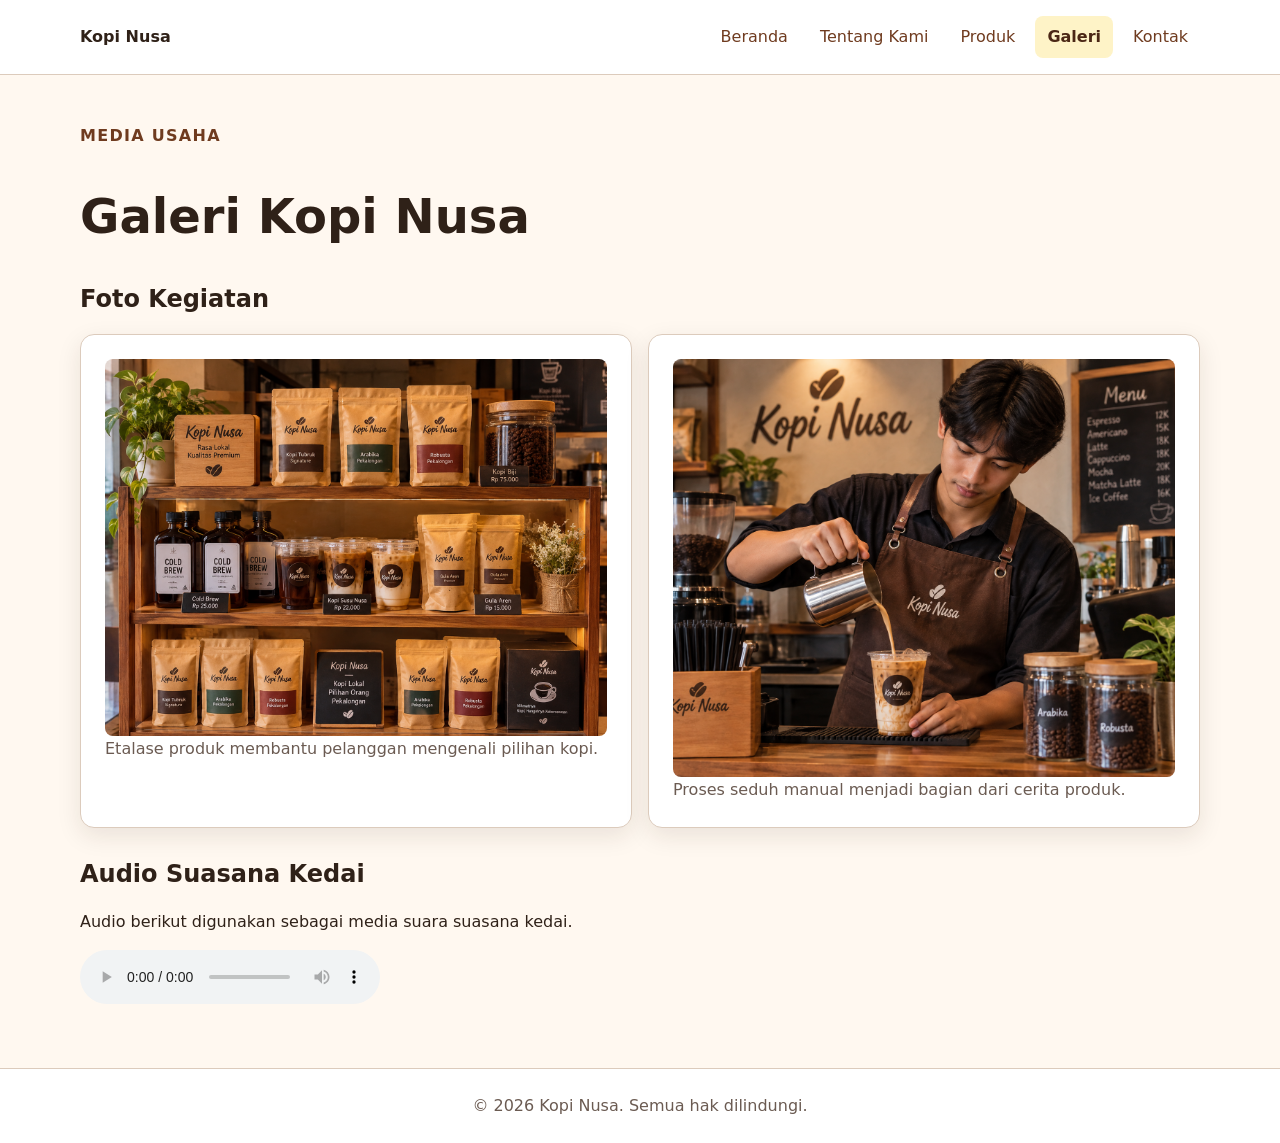
==== commit 1d5e924d: "tambahkan hamburger menu mobile view dan update header navbar sesuai saran" ====
--- a/galeri.html
+++ b/galeri.html
@@ -7,11 +7,29 @@
   <link rel="stylesheet" href="css/style.css">
 </head>
 <body>
+
 <a class="skip-link" href="#konten">Lewati ke konten utama</a>
+
 <header class="site-header">
-  <nav class="nav" aria-label="Navigasi utama">
+  <nav class="nav container" aria-label="Navigasi utama">
     <a class="brand" href="index.html">Kopi Nusa</a>
-    <ul>
+
+    <details class="mobile-menu">
+      <summary aria-label="Buka menu navigasi">
+        <span class="hamburger" aria-hidden="true">☰</span>
+        <span>Menu</span>
+      </summary>
+
+      <ul>
+        <li><a href="index.html">Beranda</a></li>
+        <li><a href="tentang.html">Tentang Kami</a></li>
+        <li><a href="produk.html">Produk</a></li>
+        <li><a aria-current="page" href="galeri.html">Galeri</a></li>
+        <li><a href="kontak.html">Kontak</a></li>
+      </ul>
+    </details>
+
+    <ul class="desktop-menu">
       <li><a href="index.html">Beranda</a></li>
       <li><a href="tentang.html">Tentang Kami</a></li>
       <li><a href="produk.html">Produk</a></li>
@@ -20,33 +38,62 @@
     </ul>
   </nav>
 </header>
-<main id="konten" class="page">
+
+<main id="konten" class="page container">
+
   <section>
     <p class="eyebrow">MEDIA USAHA</p>
     <h1>Galeri Kopi Nusa</h1>
     <h2>Foto Kegiatan</h2>
+
     <div class="gallery-grid">
+
       <figure class="media-card">
-        <img src="assets/images/etalase-kopi.png" width="1448" height="1086" loading="lazy" alt="Etalase Kopi Nusa berisi kemasan kopi">
-        <figcaption>Etalase produk membantu pelanggan mengenali pilihan kopi.</figcaption>
+        <img
+          src="assets/images/etalase-kopi.png"
+          width="1448"
+          height="1086"
+          loading="lazy"
+          alt="Etalase Kopi Nusa berisi kemasan kopi">
+        <figcaption>
+          Etalase produk membantu pelanggan mengenali pilihan kopi.
+        </figcaption>
       </figure>
+
       <figure class="media-card">
-        <img src="assets/images/proses-seduh.png" width="1374" height="1145" loading="lazy" alt="Barista menuang air pada dripper kopi">
-        <figcaption>Proses seduh manual menjadi bagian dari cerita produk.</figcaption>
+        <img
+          src="assets/images/proses-seduh.png"
+          width="1374"
+          height="1145"
+          loading="lazy"
+          alt="Barista menuang air pada dripper kopi">
+        <figcaption>
+          Proses seduh manual menjadi bagian dari cerita produk.
+        </figcaption>
       </figure>
+
     </div>
   </section>
+
   <section>
     <h2>Audio Suasana Kedai</h2>
-    <p id="audio-note">Audio berikut digunakan sebagai media suara suasana kedai.</p>
+    <p id="audio-note">
+      Audio berikut digunakan sebagai media suara suasana kedai.
+    </p>
+
     <audio controls aria-describedby="audio-note">
-      <source src="assets/audio/suasana-kedai.mp4" type="audio/mp4">
+      <source
+        src="assets/audio/suasana-kedai.mp4"
+        type="audio/mp4">
       Browser Anda tidak mendukung pemutar audio.
     </audio>
   </section>
+
 </main>
+
 <footer class="site-footer">
   <p>&copy; 2026 Kopi Nusa. Semua hak dilindungi.</p>
 </footer>
+
 </body>
 </html>
--- a/css/style.css
+++ b/css/style.css
@@ -7,16 +7,18 @@
   --color-surface-soft: #fff8f0;
   --color-border: #dccbbc;
   --color-focus: #1d4ed8;
+
   --space-1: 0.5rem;
   --space-2: 0.75rem;
   --space-3: 1rem;
   --space-4: 1.5rem;
   --space-5: 2rem;
+
   --radius-sm: 0.5rem;
   --radius-md: 0.875rem;
+
   --shadow-card: 0 0.5rem 1.5rem rgb(47 33 24 / 0.1);
 }
-
 *,
 *::before,
 *::after {
@@ -24,7 +26,6 @@
 }
 
 html {
-  color-scheme: light;
   scroll-behavior: smooth;
 }
 
@@ -36,16 +37,19 @@
   font-family: system-ui, -apple-system, BlinkMacSystemFont, "Segoe UI", sans-serif;
   font-size: 1rem;
   line-height: 1.6;
+  overflow-x: hidden;
 }
 
 img,
 video {
   display: block;
+  width: auto;
   max-width: 100%;
   height: auto;
 }
 
 audio {
+  display: block;
   max-width: 100%;
 }
 
@@ -56,152 +60,190 @@
 
 a:hover {
   color: var(--color-primary-strong);
+}
+
+button,
+input,
+select,
+textarea {
+  font: inherit;
 }
 
 :focus-visible {
   outline: 3px solid var(--color-focus);
   outline-offset: 3px;
 }
-
-.hero :focus-visible {
-  outline-color: #fef3c7;
-}
-
 .skip-link {
   position: absolute;
   top: -5rem;
   left: var(--space-3);
-  z-index: 999;
+  z-index: 9999;
   padding: var(--space-2) var(--space-3);
   color: var(--color-surface);
   background: var(--color-text);
+  text-decoration: none;
+  border-radius: var(--radius-sm);
 }
 
 .skip-link:focus {
   top: var(--space-3);
 }
 
-.site-header,
-.site-footer {
-  padding: var(--space-3) var(--space-4);
-  background: var(--color-surface);
-  border-bottom: 1px solid var(--color-border);
-}
-
-.site-header {
-  padding-inline: 0;
-}
-
-.container {
-  margin-inline: auto;
-}
-
-.site-footer p {
-  margin-inline: auto;
-}
-
-.site-footer {
-  margin-top: var(--space-5);
-  color: var(--color-muted);
-  text-align: center;
-  border-top: 1px solid var(--color-border);
-  border-bottom: 0;
-}
-
+
+.container,
 .nav,
 .page {
-  width: min(100% - 2rem, 60rem);
+  width: min(100% - 2rem, 70rem);
   margin-inline: auto;
+}
+
+
+.site-header {
+  background: var(--color-surface);
+  border-bottom: 1px solid var(--color-border);
 }
 
 .nav {
   display: flex;
-  flex-direction: column;
+  flex-direction: row;
+  align-items: center;
+  justify-content: space-between;
   gap: var(--space-3);
-  align-items: flex-start;
-  justify-content: space-between;
-  min-width: 0;
-}
-
+  min-width: 0;
+  padding-block: var(--space-3);
+}
 .brand {
   display: inline-block;
-  margin-bottom: 0;
+  flex: 0 0 auto;
   color: var(--color-text);
   font-weight: 800;
   text-decoration: none;
-}
-
-.nav ul {
+  white-space: nowrap;
+}
+
+.mobile-menu {
+  position: relative;
+  display: block;
+  flex: 0 0 auto;
+  width: auto;
+  margin-left: auto;
+}
+
+.mobile-menu summary {
   display: flex;
-  flex-direction: row;
+  align-items: center;
+  justify-content: center;
+  gap: 0.4rem;
+  width: fit-content;
+  padding: var(--space-1) var(--space-2);
+  color: var(--color-primary);
+  font-weight: 700;
+  cursor: pointer;
+  list-style: none;
+  background: var(--color-surface);
+  border: 1px solid var(--color-border);
+  border-radius: var(--radius-sm);
+}
+
+.mobile-menu summary::-webkit-details-marker {
+  display: none;
+}
+
+.mobile-menu summary:hover {
+  color: var(--color-primary-strong);
+  background: var(--color-surface-soft);
+}
+
+.hamburger {
+  display: inline-block;
+  font-size: 1.35rem;
+  line-height: 1;
+}
+
+.mobile-menu ul {
+  position: absolute;
+  top: calc(100% + 0.5rem);
+  right: 0;
+  z-index: 1000;
+
+  display: flex;
+  flex-direction: column;
   gap: var(--space-1);
+
+  width: max-content;
+  min-width: 12rem;
+  max-width: min(15rem, calc(100vw - 2rem));
+
+  margin: 0;
+  padding: var(--space-2);
+
+  list-style: none;
+  background: var(--color-surface);
+  border: 1px solid var(--color-border);
+  border-radius: var(--radius-sm);
+  box-shadow: var(--shadow-card);
+}
+
+.mobile-menu li {
+  margin: 0;
+  padding: 0;
+}
+
+.mobile-menu a {
+  display: block;
+  width: 100%;
+  padding: var(--space-2);
+  color: var(--color-text);
+  text-decoration: none;
+  border-radius: var(--radius-sm);
+}
+
+.mobile-menu a:hover {
+  color: var(--color-primary-strong);
+  background: var(--color-surface-soft);
+}
+
+.mobile-menu a[aria-current="page"] {
+  color: var(--color-primary-strong);
+  font-weight: 700;
+  background: #fef3c7;
+}
+
+.desktop-menu {
+  display: none;
+  align-items: center;
+  justify-content: flex-end;
   flex-wrap: wrap;
-  width: 100%;
+  gap: var(--space-1);
+
+  margin: 0;
   padding: 0;
+
+  list-style: none;
+}
+
+.desktop-menu li {
   margin: 0;
-  list-style: none;
-}
-
-.nav li {
-  margin: 0;
-}
-
-.nav li a {
+  padding: 0;
+}
+
+.desktop-menu a {
   display: inline-block;
   padding: var(--space-1) var(--space-2);
-}
-
-.nav a[aria-current="page"] {
+  text-decoration: none;
+  border-radius: var(--radius-sm);
+}
+
+.desktop-menu a[aria-current="page"] {
   color: var(--color-primary-strong);
   font-weight: 700;
-  text-decoration: none;
   background: #fef3c7;
-  border-radius: var(--radius-sm);
-}
-
+}
 .page {
   padding-block: var(--space-5);
-}
-
-.hero {
-  display: grid;
-  grid-template-columns: minmax(0, 1fr);
-  gap: var(--space-4);
-  align-items: center;
-  min-width: 0;
-  padding: var(--space-5);
-  color: var(--color-surface);
-  background: var(--color-primary);
-  border-radius: var(--radius-md);
-}
-
-.hero-content,
-.hero-media {
-  min-width: 0;
-}
-
-.hero-image {
-  width: 100%;
-  max-width: 100%;
-  height: auto;
-  border-radius: var(--radius-md);
-  object-fit: cover;
-}
-
-.hero-media {
-  position: relative;
-}
-
-.hero-badge {
-  position: absolute;
-  inset-block-start: var(--space-2);
-  inset-inline-end: var(--space-2);
-  padding: 0.25rem var(--space-2);
-  color: var(--color-primary-strong);
-  font-weight: 800;
-  background: #fef3c7;
-  border-radius: 999px;
-}
+  min-width: 0;
+}
+
 
 h1,
 h2,
@@ -214,9 +256,73 @@
   font-size: clamp(2rem, 6vw, 3rem);
 }
 
+h2 {
+  margin-top: var(--space-5);
+}
+
 p,
 li {
   max-width: 68ch;
+}
+
+.hero {
+  display: grid;
+  grid-template-columns: minmax(0, 1fr);
+  gap: var(--space-4);
+
+  min-width: 0;
+  padding: var(--space-5);
+
+  color: var(--color-surface);
+  background: var(--color-primary);
+
+  border-radius: var(--radius-md);
+}
+
+.hero-content,
+.hero-media {
+  min-width: 0;
+}
+
+.hero-content {
+  overflow-wrap: anywhere;
+}
+
+.hero .eyebrow {
+  color: #fef3c7;
+}
+
+.hero-image {
+  display: block;
+  width: 100%;
+  max-width: 100%;
+  height: auto;
+  border-radius: var(--radius-md);
+  object-fit: cover;
+}
+
+.hero-media {
+  position: relative;
+  min-width: 0;
+}
+
+.hero-badge {
+  position: absolute;
+  top: var(--space-2);
+  right: var(--space-2);
+
+  padding: 0.25rem var(--space-2);
+
+  color: var(--color-primary-strong);
+  font-weight: 800;
+
+  background: #fef3c7;
+  border-radius: 999px;
+}
+
+.hero figcaption {
+  margin-top: var(--space-1);
+  color: #fef3c7;
 }
 
 .eyebrow {
@@ -226,33 +332,23 @@
   text-transform: uppercase;
 }
 
-.hero .eyebrow {
-  color: #fef3c7;
-}
-
-.hero figcaption {
-  color: #fef3c7;
-}
-
-.price {
-  color: var(--color-primary-strong);
-  font-weight: 800;
-}
-
 .button,
 button {
   display: inline-block;
   max-width: 100%;
+
   padding: var(--space-2) var(--space-3);
+
   color: var(--color-surface);
-  font: inherit;
   font-weight: 700;
   text-decoration: none;
-  overflow-wrap: anywhere;
-  cursor: pointer;
+
   background: var(--color-primary);
   border: 0;
   border-radius: var(--radius-sm);
+
+  cursor: pointer;
+  overflow-wrap: anywhere;
 }
 
 .button:hover,
@@ -270,42 +366,60 @@
   color: var(--color-text);
   background: #fde68a;
 }
-
-.product-card,
-.media-card,
-.info-card,
-form {
-  min-width: 0;
-  margin-block: var(--space-3);
-  padding: var(--space-3);
-  background: var(--color-surface);
-  border: 1px solid var(--color-border);
-  border-radius: var(--radius-md);
-  box-shadow: var(--shadow-card);
-  overflow-wrap: anywhere;
-}
-
+.product-grid {
+  display: grid;
+  grid-template-columns: minmax(0, 1fr);
+  gap: var(--space-3);
+
+  min-width: 0;
+  width: 100%;
+}
 .product-card {
   display: flex;
   flex-direction: column;
+
+  min-width: 0;
+  padding: var(--space-3);
+
+  background: var(--color-surface);
+  border: 1px solid var(--color-border);
+  border-radius: var(--radius-md);
+  box-shadow: var(--shadow-card);
+
+  overflow-wrap: anywhere;
+}
+
+.product-card h3,
+.product-card p {
+  min-width: 0;
 }
 
 .product-badge {
   align-self: flex-start;
+
   padding: 0.25rem var(--space-2);
+
   color: var(--color-primary-strong);
   font-size: 0.875rem;
   font-weight: 800;
+
   background: #fef3c7;
   border-radius: 999px;
 }
 
+.price {
+  color: var(--color-primary-strong);
+  font-weight: 800;
+}
+
 .card-actions {
   display: flex;
-  gap: var(--space-2);
   align-items: center;
   flex-wrap: wrap;
+  gap: var(--space-2);
+
   margin-top: auto;
+  padding-top: var(--space-2);
 }
 
 .card-actions a {
@@ -313,35 +427,39 @@
   overflow-wrap: anywhere;
 }
 
-.product-grid,
 .gallery-grid {
   display: grid;
   grid-template-columns: minmax(0, 1fr);
   gap: var(--space-3);
-  min-width: 0;
-}
-
-.product-card img,
+
+  min-width: 0;
+}
+
+.media-card {
+  min-width: 0;
+  margin: 0;
+  padding: var(--space-3);
+
+  background: var(--color-surface);
+  border: 1px solid var(--color-border);
+  border-radius: var(--radius-md);
+  box-shadow: var(--shadow-card);
+
+  overflow-wrap: anywhere;
+}
+
 .media-card img {
   display: block;
   width: 100%;
   max-width: 100%;
   height: auto;
   object-fit: cover;
-}
-
-figure {
-  margin-inline: 0;
+  border-radius: var(--radius-sm);
 }
 
 figcaption,
 caption {
   color: var(--color-muted);
-}
-
-.gallery-grid .media-card,
-.info-section .info-card {
-  margin-block: 0;
 }
 
 .info-section {
@@ -352,7 +470,18 @@
 
 .info-section h2 {
   grid-column: 1 / -1;
-  margin-block-end: 0;
+}
+
+.info-card {
+  min-width: 0;
+  padding: var(--space-3);
+
+  background: var(--color-surface);
+  border: 1px solid var(--color-border);
+  border-radius: var(--radius-md);
+  box-shadow: var(--shadow-card);
+
+  overflow-wrap: anywhere;
 }
 
 .nilai-list {
@@ -364,16 +493,41 @@
 
 .nilai-list .info-card {
   flex: 1 1 12rem;
-  margin-block: 0;
+}
+
+.table-scroll {
+  width: 100%;
+  max-width: 100%;
+
+  margin-block: var(--space-3);
+
+  overflow-x: auto;
+  overflow-y: hidden;
+
+  overscroll-behavior-x: contain;
+}
+
+.table-scroll:focus-visible {
+  outline: 3px solid var(--color-focus);
+  outline-offset: 3px;
+}
+
+.table-scroll table {
+  width: 100%;
+  min-width: 40rem;
+
+  margin: 0;
+
+  background: var(--color-surface);
+  border-collapse: collapse;
 }
 
 table {
-  width: 100%;
   border-collapse: collapse;
 }
 
 caption {
-  margin-bottom: var(--space-2);
+  padding-bottom: var(--space-2);
   font-weight: 700;
   text-align: left;
 }
@@ -390,43 +544,18 @@
   background: var(--color-surface-soft);
 }
 
-.table-scroll {
-  max-width: 100%;
-  margin-block: var(--space-3);
-  overflow-x: auto;
-  overscroll-behavior-x: contain;
-}
-
-.table-scroll table {
-  width: 100%;
-  min-width: 40rem;
-  margin-block: 0;
-  background: var(--color-surface);
-  border-collapse: collapse;
-  border-radius: 0;
-}
-
-.table-scroll caption {
-  margin-bottom: var(--space-2);
-  font-weight: 700;
-  text-align: left;
-}
-
-.table-scroll th,
-.table-scroll td {
-  padding: var(--space-2);
-  text-align: left;
-  vertical-align: top;
-  border: 1px solid var(--color-border);
-}
-
-.table-scroll th {
-  background: var(--color-surface-soft);
-}
-
-.table-scroll:focus-visible {
-  outline: 3px solid var(--color-focus);
-  outline-offset: 3px;
+/* =========================
+   FORM
+========================= */
+
+form {
+  min-width: 0;
+  padding: var(--space-3);
+
+  background: var(--color-surface);
+  border: 1px solid var(--color-border);
+  border-radius: var(--radius-md);
+  box-shadow: var(--shadow-card);
 }
 
 .field {
@@ -444,53 +573,58 @@
 .field input,
 .field select,
 .field textarea {
+  display: block;
+
   width: 100%;
   max-width: 100%;
   min-width: 0;
+
   padding: var(--space-2);
-  color: inherit;
+
+  color: var(--color-text);
   font: inherit;
-  background: var(--color-surface);
-  border: 1px solid var(--color-border);
-  border-radius: var(--radius-sm);
-}
-
-input,
-select,
-textarea,
-button {
-  font: inherit;
-  max-width: 100%;
-}
-
-textarea {
+
+  background: var(--color-surface);
+  border: 1px solid var(--color-border);
+  border-radius: var(--radius-sm);
+}
+
+.field textarea {
   resize: vertical;
+}
+
+fieldset {
+  min-width: 0;
+  margin: 0 0 var(--space-3);
+  padding: var(--space-3);
+
+  border: 1px solid var(--color-border);
+  border-radius: var(--radius-sm);
+}
+
+fieldset label {
+  display: block;
+  margin-block: var(--space-2);
 }
 
 input[type="radio"],
 input[type="checkbox"] {
   width: auto;
-}
-
-fieldset {
-  min-width: 0;
-  margin: 0 0 var(--space-3);
+  max-width: none;
+}
+
+/* =========================
+   FORM PREVIEW
+========================= */
+
+#preview-form {
+  max-width: 100%;
   padding: var(--space-3);
-  border: 1px solid var(--color-border);
-  border-radius: var(--radius-sm);
-}
-
-fieldset label {
-  display: block;
-  margin-block: var(--space-2);
-}
-
-#preview-form {
-  max-width: 100%;
-  padding: var(--space-3);
+
   white-space: pre-wrap;
   overflow-wrap: anywhere;
   overflow-x: auto;
+
   background: var(--color-surface);
   border: 1px solid var(--color-border);
   border-radius: var(--radius-sm);
@@ -498,67 +632,91 @@
 
 pre {
   max-width: 100%;
+  white-space: pre-wrap;
+  overflow-wrap: anywhere;
   overflow-x: auto;
-  white-space: pre-wrap;
-  overflow-wrap: anywhere;
+}
+
+/* =========================
+   CONTACT
+========================= */
+
+.contact-section {
+  min-width: 0;
+  margin-top: var(--space-5);
+  padding: var(--space-4);
+
+  background: var(--color-surface);
+  border: 1px solid var(--color-border);
+  border-radius: var(--radius-md);
+
+  overflow-wrap: anywhere;
+}
+
+.site-footer {
+  margin-top: var(--space-5);
+  padding: var(--space-4) var(--space-3);
+
+  color: var(--color-muted);
+  text-align: center;
+
+  background: var(--color-surface);
+  border-top: 1px solid var(--color-border);
+}
+
+.site-footer p {
+  margin: 0 auto;
 }
 
 @media (min-width: 40rem) {
-  .nav {
-    flex-direction: row;
-    align-items: center;
-  }
-
-  .nav ul {
-    width: auto;
-    justify-content: flex-end;
-    align-items: center;
-  }
-}
-
-@media (min-width: 42rem) {
-  .gallery-grid {
-    grid-template-columns: repeat(2, minmax(0, 1fr));
-  }
-
-  .nilai-list {
-    flex-direction: row;
-    flex-wrap: wrap;
-  }
-}
-
-
-@media (min-width: 48rem) {
-  .hero {
-    grid-template-columns: minmax(0, 1.2fr) minmax(0, 0.8fr);
-  }
-
-  .product-grid {
-    grid-template-columns: repeat(3, minmax(0, 1fr));
-  }
-
-  .info-section {
-    grid-template-columns: repeat(2, minmax(0, 1fr));
-  }
-
-  .page {
-    padding-block: var(--space-5);
-  }
-}
-
-@media (min-width: 60rem) {
+
   .container,
   .nav,
   .page {
     width: min(100% - 3rem, 70rem);
   }
 
+  .mobile-menu {
+    display: none;
+  }
+
+  .desktop-menu {
+    display: flex;
+  }
+
   .nav {
+    flex-direction: row;
+    align-items: center;
     justify-content: space-between;
   }
 
+  .gallery-grid {
+    grid-template-columns: repeat(2, minmax(0, 1fr));
+  }
+
+  .nilai-list {
+    flex-direction: row;
+    flex-wrap: wrap;
+  }
+
+  .info-card {
+    flex: 1 1 12rem;
+  }
+}
+
+@media (min-width: 48rem) {
+
   .hero {
+    grid-template-columns: minmax(0, 1.2fr) minmax(0, 0.8fr);
     gap: var(--space-5);
+  }
+
+  .product-grid {
+    grid-template-columns: repeat(3, minmax(0, 1fr));
+  }
+
+  .info-section {
+    grid-template-columns: repeat(2, minmax(0, 1fr));
   }
 
   .product-card,
@@ -566,4 +724,17 @@
   .info-card {
     padding: var(--space-4);
   }
+}
+
+@media (min-width: 60rem) {
+
+  .container,
+  .nav,
+  .page {
+    width: min(100% - 4rem, 70rem);
+  }
+
+  .hero {
+    gap: var(--space-5);
+  }
 }
